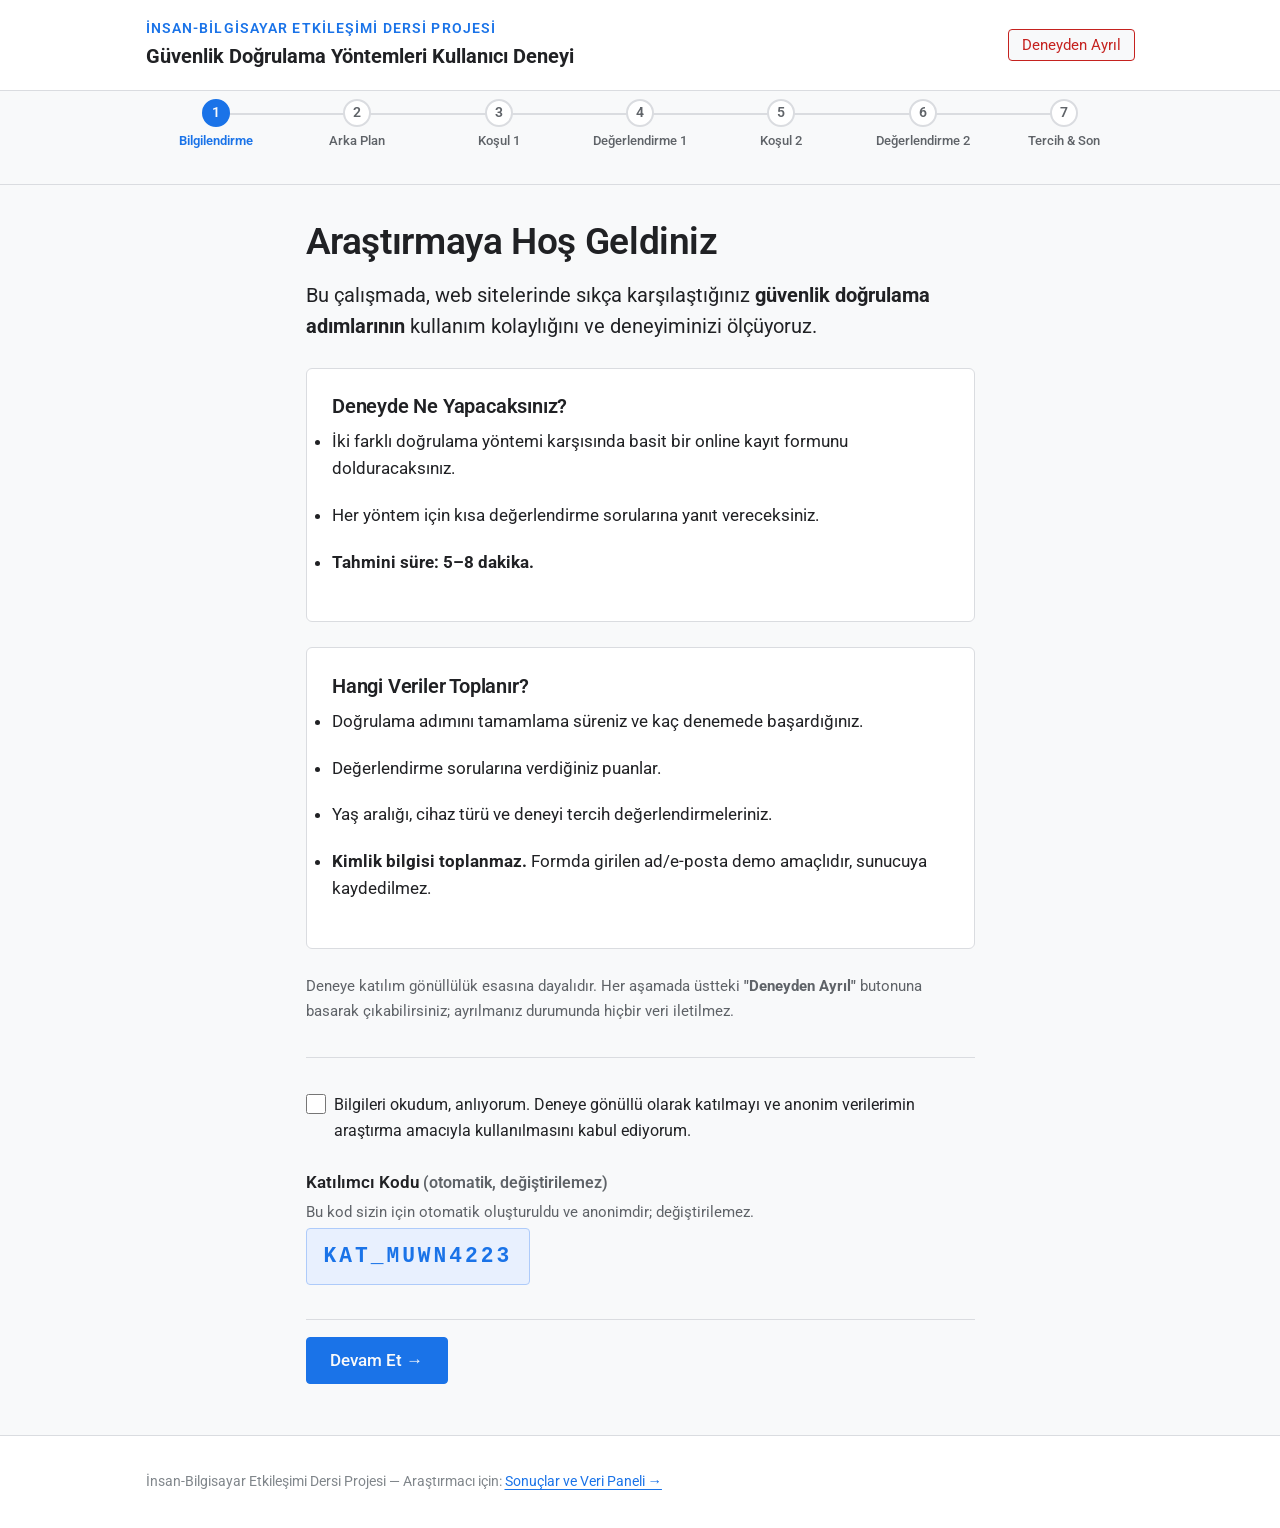
==== index.html @ 7ed2b729 "CAPTCHA HCI deney aracı: gerçek fotoğraflı görsel CAPTCHA, Google reCAPTCHA tarzı arayüz, otomatik k" ====
<!DOCTYPE html>
<html lang="tr">
<head>
  <meta charset="UTF-8">
  <meta name="viewport" content="width=device-width, initial-scale=1.0">
  <title>CAPTCHA Kullanıcı Deneyi — HCI Projesi</title>
  <meta name="description" content="İnsan-Bilgisayar Etkileşimi ders projesi kapsamında yürütülen CAPTCHA güvenlik ve kullanılabilirlik dengesi kontrollü kullanıcı deneyi.">
  <link rel="stylesheet" href="css/style.css">
</head>
<body>

  <!-- =========================================================================
       Header
       ========================================================================= -->
  <header class="site-header" role="banner">
    <div class="container header-inner">
      <div class="header-brand">
        <span class="header-course-tag">İnsan-Bilgisayar Etkileşimi Dersi Projesi</span>
        <span class="header-title">Güvenlik Doğrulama Yöntemleri Kullanıcı Deneyi</span>
      </div>
      <div class="header-actions">
        <button type="button" class="btn-withdraw btn-withdraw-trigger" id="btn-header-withdraw">Deneyden Ayrıl</button>
      </div>
    </div>
  </header>

  <!-- Progress Bar -->
  <nav class="progress-bar-wrapper" aria-label="Deney İlerleme Durumu">
    <div class="container">
      <ol class="progress-steps-list">
        <li class="progress-step-item active" data-step="1">
          <span class="step-indicator-bubble" aria-hidden="true">1</span>
          <span class="step-label-text">Bilgilendirme</span>
        </li>
        <li class="progress-step-item" data-step="2">
          <span class="step-indicator-bubble" aria-hidden="true">2</span>
          <span class="step-label-text">Arka Plan</span>
        </li>
        <li class="progress-step-item" data-step="3">
          <span class="step-indicator-bubble" aria-hidden="true">3</span>
          <span class="step-label-text">Koşul 1</span>
        </li>
        <li class="progress-step-item" data-step="4">
          <span class="step-indicator-bubble" aria-hidden="true">4</span>
          <span class="step-label-text">Değerlendirme 1</span>
        </li>
        <li class="progress-step-item" data-step="5">
          <span class="step-indicator-bubble" aria-hidden="true">5</span>
          <span class="step-label-text">Koşul 2</span>
        </li>
        <li class="progress-step-item" data-step="6">
          <span class="step-indicator-bubble" aria-hidden="true">6</span>
          <span class="step-label-text">Değerlendirme 2</span>
        </li>
        <li class="progress-step-item" data-step="7">
          <span class="step-indicator-bubble" aria-hidden="true">7</span>
          <span class="step-label-text">Tercih &amp; Son</span>
        </li>
      </ol>
    </div>
  </nav>

  <!-- =========================================================================
       Main
       ========================================================================= -->
  <main class="main-content" id="main-content" role="main">
    <div class="container reading-column">

      <!-- =====================================================================
           ADIM 1: BİLGİLENDİRME VE ONAM (Sadeleştirilmiş)
           ===================================================================== -->
      <section class="step-panel active" id="step-info" aria-labelledby="heading-step-info">
        <h1 id="heading-step-info">Araştırmaya Hoş Geldiniz</h1>
        <p class="lead">Bu çalışmada, web sitelerinde sıkça karşılaştığınız <strong>güvenlik doğrulama adımlarının</strong> kullanım kolaylığını ve deneyiminizi ölçüyoruz.</p>

        <div class="card-box">
          <h2 style="margin-top:0; border:none; padding:0; font-size:1.2rem;">Deneyde Ne Yapacaksınız?</h2>
          <ul style="margin-bottom:0;">
            <li>İki farklı doğrulama yöntemi karşısında basit bir online kayıt formunu dolduracaksınız.</li>
            <li>Her yöntem için kısa değerlendirme sorularına yanıt vereceksiniz.</li>
            <li><strong>Tahmini süre: 5–8 dakika.</strong></li>
          </ul>
        </div>

        <div class="card-box">
          <h2 style="margin-top:0; border:none; padding:0; font-size:1.2rem;">Hangi Veriler Toplanır?</h2>
          <ul style="margin-bottom:0;">
            <li>Doğrulama adımını tamamlama süreniz ve kaç denemede başardığınız.</li>
            <li>Değerlendirme sorularına verdiğiniz puanlar.</li>
            <li>Yaş aralığı, cihaz türü ve deneyi tercih değerlendirmeleriniz.</li>
            <li><strong>Kimlik bilgisi toplanmaz.</strong> Formda girilen ad/e-posta demo amaçlıdır, sunucuya kaydedilmez.</li>
          </ul>
        </div>

        <p class="text-muted" style="font-size:0.9rem;">Deneye katılım gönüllülük esasına dayalıdır. Her aşamada üstteki <strong>"Deneyden Ayrıl"</strong> butonuna basarak çıkabilirsiniz; ayrılmanız durumunda hiçbir veri iletilmez.</p>

        <hr style="border:none; border-top:1px solid var(--color-border); margin: var(--space-xl) 0;">

        <div class="form-group">
          <label class="checkbox-label" for="chk-consent">
            <input type="checkbox" id="chk-consent" class="checkbox-input">
            <span>Bilgileri okudum, anlıyorum. Deneye gönüllü olarak katılmayı ve anonim verilerimin araştırma amacıyla kullanılmasını kabul ediyorum.</span>
          </label>
        </div>

        <div class="form-group">
          <label class="form-label">Katılımcı Kodu <span class="text-muted">(otomatik, değiştirilemez)</span></label>
          <span class="form-hint">Bu kod sizin için otomatik oluşturuldu ve anonimdir; değiştirilemez.</span>
          <div id="participant-code-display" class="participant-code-display" aria-label="Katılımcı kodu (değiştirilemez)"></div>
        </div>

        <div class="button-row">
          <button type="button" class="btn btn-primary" id="btn-consent-next" disabled>Devam Et →</button>
        </div>
      </section>

      <!-- =====================================================================
           ADIM 2: ARKA PLAN BİLGİLERİ (Sadeleştirilmiş Demografi)
           ===================================================================== -->
      <section class="step-panel" id="step-demographics" aria-labelledby="heading-step-demographics">
        <h1 id="heading-step-demographics">Birkaç Kısa Soru</h1>
        <p class="lead">Katılımcı profilini tanımlamak için lütfen aşağıdakileri doldurunuz.</p>

        <div class="form-group">
          <label class="form-label" for="demo-age-select">Yaş Aralığınız</label>
          <select id="demo-age-select" class="form-select">
            <option value="18-24">18 – 24</option>
            <option value="25-34" selected>25 – 34</option>
            <option value="35-44">35 – 44</option>
            <option value="45-54">45 – 54</option>
            <option value="55+">55 ve üzeri</option>
          </select>
        </div>

        <div class="form-group">
          <label class="form-label" for="demo-device-select">Kullandığınız Cihaz</label>
          <select id="demo-device-select" class="form-select">
            <option value="Masaüstü/Dizüstü">Masaüstü veya Dizüstü (Fare / Dokunmatik Yüzey)</option>
            <option value="Akıllı Telefon">Akıllı Telefon (Dokunmatik Ekran)</option>
            <option value="Tablet">Tablet</option>
          </select>
        </div>

        <div class="form-group">
          <label class="form-label" for="demo-freq-select">Günlük internet kullanımında güvenlik kodu / CAPTCHA ile ne sıklıkta karşılaşırsınız?</label>
          <select id="demo-freq-select" class="form-select">
            <option value="Günde birden çok kez">Günde birden çok kez</option>
            <option value="Günde 1 kez" selected>Günde yaklaşık 1 kez</option>
            <option value="Haftada birkaç kez">Haftada birkaç kez</option>
            <option value="Nadiren">Nadiren / Ayda birkaç kez</option>
          </select>
        </div>

        <div class="button-row">
          <button type="button" class="btn btn-primary" id="btn-demographics-next">Deneye Başla →</button>
        </div>
      </section>

      <!-- =====================================================================
           ADIM 3: KOŞUL 1
           ===================================================================== -->
      <section class="step-panel" id="step-cond1" aria-labelledby="step-cond1-title">
        <div style="display:flex; justify-content:space-between; align-items:baseline; flex-wrap:wrap; margin-bottom:var(--space-sm);">
          <span class="header-course-tag" id="step-cond1-badge">Koşul 1 / 2</span>
          <span class="captcha-meta-badge" id="step-cond1-trial-badge">Deneme 1 / 3</span>
        </div>
        <h1 id="step-cond1-title">Koşul 1</h1>
        <p class="lead" id="step-cond1-desc">Lütfen aşağıdaki kayıt formundaki güvenlik doğrulamasını tamamlayınız.</p>

        <div class="demo-registration-box">
          <span class="demo-disclaimer-badge">ARAŞTIRMA DEMO FORMU — Girilen bilgiler kaydedilmez</span>

          <div class="demo-fields-grid" style="margin-top: var(--space-md);">
            <div class="form-group" style="margin-bottom:0;">
              <label class="form-label" for="demo-name-1">Ad Soyad</label>
              <input type="text" id="demo-name-1" class="form-input" value="Deniz Yılmaz" readonly style="background-color:var(--color-paper-surface);">
            </div>
            <div class="form-group" style="margin-bottom:0;">
              <label class="form-label" for="demo-email-1">E-posta</label>
              <input type="email" id="demo-email-1" class="form-input" value="deniz.yilmaz@ornek.com" readonly style="background-color:var(--color-paper-surface);">
            </div>
          </div>

          <div class="captcha-container">
            <div class="captcha-header">
              <span class="captcha-instruction" id="step-cond1-captcha-label">Güvenlik Doğrulaması</span>
              <span class="captcha-meta-badge" id="step-cond1-timer" style="color:var(--color-warning);">Kalan: 60 sn</span>
            </div>

            <!-- A) Metin Görünümü -->
            <div id="step-cond1-text-view" class="text-captcha-view" style="display:none;">
              <p class="text-muted" style="margin-bottom:var(--space-sm); text-align:center;">Resimdeki karakterleri aşağıdaki kutuya yazınız:</p>
              <div class="canvas-wrapper">
                <canvas id="step-cond1-canvas" width="260" height="84" role="img" aria-label="Bozulmuş güvenlik metni"></canvas>
                <button type="button" class="btn-refresh-captcha" id="step-cond1-text-refresh" title="Yenile">↻ Yenile</button>
              </div>
              <div class="text-captcha-input-row" style="margin-top:var(--space-sm);">
                <input type="text" id="step-cond1-text-input" class="form-input input-captcha-text" placeholder="KODU YAZIN" maxlength="8" autocomplete="off" autocorrect="off" autocapitalize="off" spellcheck="false">
                <button type="button" class="btn btn-primary" id="step-cond1-text-submit">Doğrula</button>
              </div>
              <div id="step-cond1-text-feedback" class="captcha-feedback-msg"></div>
            </div>

            <!-- B) Görsel Görünümü (Google reCAPTCHA tarzı) -->
            <div id="step-cond1-image-view" class="recaptcha-panel" style="display:none;">
              <div class="recaptcha-card">
                <div class="recaptcha-head">
                  <div class="recaptcha-head-left">
                    <span class="recaptcha-head-label">Şunları içeren tüm kareleri seçin</span>
                    <span class="recaptcha-head-target" id="step-cond1-image-instruction">bisiklet</span>
                    <span class="recaptcha-head-sub">Birden fazla kare olabilir.</span>
                  </div>
                  <div class="recaptcha-head-example">
                    <img src="images/tiles/tile_bike_01.jpg" alt="Örnek: bisiklet">
                  </div>
                </div>
                <div class="recaptcha-grid" id="step-cond1-image-grid"></div>
                <div class="recaptcha-foot">
                  <div class="recaptcha-foot-icons">
                    <button type="button" class="rc-icon-btn" id="step-cond1-image-reload" title="Seçimi sıfırla" aria-label="Seçimi sıfırla">
                      <svg viewBox="0 0 24 24" width="22" height="22" aria-hidden="true" focusable="false"><path d="M20 12 A8 8 0 1 1 12 4" fill="none" stroke="currentColor" stroke-width="2" stroke-linecap="round"/><path d="M20 4 V9 H15" fill="none" stroke="currentColor" stroke-width="2" stroke-linecap="round" stroke-linejoin="round"/></svg>
                    </button>
                    <button type="button" class="rc-icon-btn" id="step-cond1-image-audio" title="Sesli alternatif" aria-label="Sesli alternatif">
                      <svg viewBox="0 0 24 24" width="22" height="22" aria-hidden="true" focusable="false"><path d="M4.5 13.5 v-2 a7.5 7.5 0 0 1 15 0 v2" fill="none" stroke="currentColor" stroke-width="2" stroke-linecap="round"/><rect x="2.8" y="12.5" width="4.2" height="6.5" rx="2" fill="currentColor"/><rect x="17" y="12.5" width="4.2" height="6.5" rx="2" fill="currentColor"/></svg>
                    </button>
                    <button type="button" class="rc-icon-btn" id="step-cond1-image-info" title="Bilgi" aria-label="Bilgi">
                      <svg viewBox="0 0 24 24" width="22" height="22" aria-hidden="true" focusable="false"><circle cx="12" cy="12" r="9" fill="none" stroke="currentColor" stroke-width="2"/><line x1="12" y1="11" x2="12" y2="16.5" stroke="currentColor" stroke-width="2" stroke-linecap="round"/><circle cx="12" cy="7.5" r="1.3" fill="currentColor"/></svg>
                    </button>
                  </div>
                  <button type="button" class="rc-verify" id="step-cond1-image-submit">DOĞRULA</button>
                </div>
                <div id="step-cond1-image-feedback" class="captcha-feedback-msg"></div>
              </div>
            </div>
          </div>
        </div>
      </section>

      <!-- =====================================================================
           ADIM 4: ANKET 1
           ===================================================================== -->
      <section class="step-panel" id="step-survey1" aria-labelledby="heading-survey1">
        <span class="header-course-tag">Değerlendirme — Koşul 1</span>
        <h1 id="heading-survey1">Az Önce Deneyimlediğiniz Doğrulama Yöntemi</h1>
        <p class="lead">1 ile 7 arasında puanlayınız.</p>

        <div class="card-box">
          <div class="likert-group">
            <h3 class="likert-title">1. Ne kadar zorlayıcı / yorucu bulduğunuz?</h3>
            <input type="hidden" id="survey-cond1-difficulty" value="">
            <div class="likert-scale" data-target-input="survey-cond1-difficulty">
              <div class="likert-option"><button type="button" class="likert-btn" data-value="1">1</button></div>
              <div class="likert-option"><button type="button" class="likert-btn" data-value="2">2</button></div>
              <div class="likert-option"><button type="button" class="likert-btn" data-value="3">3</button></div>
              <div class="likert-option"><button type="button" class="likert-btn" data-value="4">4</button></div>
              <div class="likert-option"><button type="button" class="likert-btn" data-value="5">5</button></div>
              <div class="likert-option"><button type="button" class="likert-btn" data-value="6">6</button></div>
              <div class="likert-option"><button type="button" class="likert-btn" data-value="7">7</button></div>
            </div>
            <div class="likert-endpoints"><span>(1) Hiç zor değil</span><span>(7) Çok zor</span></div>
          </div>

          <div class="likert-group">
            <h3 class="likert-title">2. Sistemi botlara karşı ne kadar korunaklı hissettirdi? <span class="text-muted" style="font-size:0.85em; font-weight:400;">(Öznel algınız)</span></h3>
            <input type="hidden" id="survey-cond1-security" value="">
            <div class="likert-scale" data-target-input="survey-cond1-security">
              <div class="likert-option"><button type="button" class="likert-btn" data-value="1">1</button></div>
              <div class="likert-option"><button type="button" class="likert-btn" data-value="2">2</button></div>
              <div class="likert-option"><button type="button" class="likert-btn" data-value="3">3</button></div>
              <div class="likert-option"><button type="button" class="likert-btn" data-value="4">4</button></div>
              <div class="likert-option"><button type="button" class="likert-btn" data-value="5">5</button></div>
              <div class="likert-option"><button type="button" class="likert-btn" data-value="6">6</button></div>
              <div class="likert-option"><button type="button" class="likert-btn" data-value="7">7</button></div>
            </div>
            <div class="likert-endpoints"><span>(1) Hiç güvenli değil</span><span>(7) Çok güvenli</span></div>
          </div>

          <div class="likert-group" style="border-bottom:none; margin-bottom:0;">
            <h3 class="likert-title">3. Yönerge ne kadar açık ve anlaşılırdı?</h3>
            <input type="hidden" id="survey-cond1-clarity" value="">
            <div class="likert-scale" data-target-input="survey-cond1-clarity">
              <div class="likert-option"><button type="button" class="likert-btn" data-value="1">1</button></div>
              <div class="likert-option"><button type="button" class="likert-btn" data-value="2">2</button></div>
              <div class="likert-option"><button type="button" class="likert-btn" data-value="3">3</button></div>
              <div class="likert-option"><button type="button" class="likert-btn" data-value="4">4</button></div>
              <div class="likert-option"><button type="button" class="likert-btn" data-value="5">5</button></div>
              <div class="likert-option"><button type="button" class="likert-btn" data-value="6">6</button></div>
              <div class="likert-option"><button type="button" class="likert-btn" data-value="7">7</button></div>
            </div>
            <div class="likert-endpoints"><span>(1) Hiç anlaşılır değil</span><span>(7) Çok net</span></div>
          </div>
        </div>

        <div id="survey-cond1-error" class="captcha-feedback-msg error" style="display:none;"></div>
        <div class="button-row">
          <button type="button" class="btn btn-primary" id="btn-survey1-next">İkinci Yönteme Geç →</button>
        </div>
      </section>

      <!-- =====================================================================
           ADIM 5: KOŞUL 2
           ===================================================================== -->
      <section class="step-panel" id="step-cond2" aria-labelledby="step-cond2-title">
        <div style="display:flex; justify-content:space-between; align-items:baseline; flex-wrap:wrap; margin-bottom:var(--space-sm);">
          <span class="header-course-tag" id="step-cond2-badge">Koşul 2 / 2</span>
          <span class="captcha-meta-badge" id="step-cond2-trial-badge">Deneme 1 / 3</span>
        </div>
        <h1 id="step-cond2-title">Koşul 2</h1>
        <p class="lead" id="step-cond2-desc">Şimdi farklı bir doğrulama yöntemini deneyimleyeceksiniz.</p>

        <div class="demo-registration-box">
          <span class="demo-disclaimer-badge">ARAŞTIRMA DEMO FORMU — Girilen bilgiler kaydedilmez</span>

          <div class="demo-fields-grid" style="margin-top:var(--space-md);">
            <div class="form-group" style="margin-bottom:0;">
              <label class="form-label" for="demo-name-2">Ad Soyad</label>
              <input type="text" id="demo-name-2" class="form-input" value="Deniz Yılmaz" readonly style="background-color:var(--color-paper-surface);">
            </div>
            <div class="form-group" style="margin-bottom:0;">
              <label class="form-label" for="demo-email-2">E-posta</label>
              <input type="email" id="demo-email-2" class="form-input" value="deniz.yilmaz@ornek.com" readonly style="background-color:var(--color-paper-surface);">
            </div>
          </div>

          <div class="captcha-container">
            <div class="captcha-header">
              <span class="captcha-instruction" id="step-cond2-captcha-label">Güvenlik Doğrulaması</span>
              <span class="captcha-meta-badge" id="step-cond2-timer" style="color:var(--color-warning);">Kalan: 60 sn</span>
            </div>

            <div id="step-cond2-text-view" class="text-captcha-view" style="display:none;">
              <p class="text-muted" style="margin-bottom:var(--space-sm); text-align:center;">Resimdeki karakterleri aşağıdaki kutuya yazınız:</p>
              <div class="canvas-wrapper">
                <canvas id="step-cond2-canvas" width="260" height="84" role="img" aria-label="Bozulmuş güvenlik metni"></canvas>
                <button type="button" class="btn-refresh-captcha" id="step-cond2-text-refresh" title="Yenile">↻ Yenile</button>
              </div>
              <div class="text-captcha-input-row" style="margin-top:var(--space-sm);">
                <input type="text" id="step-cond2-text-input" class="form-input input-captcha-text" placeholder="KODU YAZIN" maxlength="8" autocomplete="off" autocorrect="off" autocapitalize="off" spellcheck="false">
                <button type="button" class="btn btn-primary" id="step-cond2-text-submit">Doğrula</button>
              </div>
              <div id="step-cond2-text-feedback" class="captcha-feedback-msg"></div>
            </div>

            <div id="step-cond2-image-view" class="recaptcha-panel" style="display:none;">
              <div class="recaptcha-card">
                <div class="recaptcha-head">
                  <div class="recaptcha-head-left">
                    <span class="recaptcha-head-label">Şunları içeren tüm kareleri seçin</span>
                    <span class="recaptcha-head-target" id="step-cond2-image-instruction">bisiklet</span>
                    <span class="recaptcha-head-sub">Birden fazla kare olabilir.</span>
                  </div>
                  <div class="recaptcha-head-example">
                    <img src="images/tiles/tile_bike_01.jpg" alt="Örnek: bisiklet">
                  </div>
                </div>
                <div class="recaptcha-grid" id="step-cond2-image-grid"></div>
                <div class="recaptcha-foot">
                  <div class="recaptcha-foot-icons">
                    <button type="button" class="rc-icon-btn" id="step-cond2-image-reload" title="Seçimi sıfırla" aria-label="Seçimi sıfırla">
                      <svg viewBox="0 0 24 24" width="22" height="22" aria-hidden="true" focusable="false"><path d="M20 12 A8 8 0 1 1 12 4" fill="none" stroke="currentColor" stroke-width="2" stroke-linecap="round"/><path d="M20 4 V9 H15" fill="none" stroke="currentColor" stroke-width="2" stroke-linecap="round" stroke-linejoin="round"/></svg>
                    </button>
                    <button type="button" class="rc-icon-btn" id="step-cond2-image-audio" title="Sesli alternatif" aria-label="Sesli alternatif">
                      <svg viewBox="0 0 24 24" width="22" height="22" aria-hidden="true" focusable="false"><path d="M4.5 13.5 v-2 a7.5 7.5 0 0 1 15 0 v2" fill="none" stroke="currentColor" stroke-width="2" stroke-linecap="round"/><rect x="2.8" y="12.5" width="4.2" height="6.5" rx="2" fill="currentColor"/><rect x="17" y="12.5" width="4.2" height="6.5" rx="2" fill="currentColor"/></svg>
                    </button>
                    <button type="button" class="rc-icon-btn" id="step-cond2-image-info" title="Bilgi" aria-label="Bilgi">
                      <svg viewBox="0 0 24 24" width="22" height="22" aria-hidden="true" focusable="false"><circle cx="12" cy="12" r="9" fill="none" stroke="currentColor" stroke-width="2"/><line x1="12" y1="11" x2="12" y2="16.5" stroke="currentColor" stroke-width="2" stroke-linecap="round"/><circle cx="12" cy="7.5" r="1.3" fill="currentColor"/></svg>
                    </button>
                  </div>
                  <button type="button" class="rc-verify" id="step-cond2-image-submit">DOĞRULA</button>
                </div>
                <div id="step-cond2-image-feedback" class="captcha-feedback-msg"></div>
              </div>
            </div>
          </div>
        </div>
      </section>

      <!-- =====================================================================
           ADIM 6: ANKET 2
           ===================================================================== -->
      <section class="step-panel" id="step-survey2" aria-labelledby="heading-survey2">
        <span class="header-course-tag">Değerlendirme — Koşul 2</span>
        <h1 id="heading-survey2">İkinci Doğrulama Yöntemi</h1>
        <p class="lead">1 ile 7 arasında puanlayınız.</p>

        <div class="card-box">
          <div class="likert-group">
            <h3 class="likert-title">1. Ne kadar zorlayıcı / yorucu bulduğunuz?</h3>
            <input type="hidden" id="survey-cond2-difficulty" value="">
            <div class="likert-scale" data-target-input="survey-cond2-difficulty">
              <div class="likert-option"><button type="button" class="likert-btn" data-value="1">1</button></div>
              <div class="likert-option"><button type="button" class="likert-btn" data-value="2">2</button></div>
              <div class="likert-option"><button type="button" class="likert-btn" data-value="3">3</button></div>
              <div class="likert-option"><button type="button" class="likert-btn" data-value="4">4</button></div>
              <div class="likert-option"><button type="button" class="likert-btn" data-value="5">5</button></div>
              <div class="likert-option"><button type="button" class="likert-btn" data-value="6">6</button></div>
              <div class="likert-option"><button type="button" class="likert-btn" data-value="7">7</button></div>
            </div>
            <div class="likert-endpoints"><span>(1) Hiç zor değil</span><span>(7) Çok zor</span></div>
          </div>

          <div class="likert-group">
            <h3 class="likert-title">2. Sistemi botlara karşı ne kadar korunaklı hissettirdi? <span class="text-muted" style="font-size:0.85em; font-weight:400;">(Öznel algınız)</span></h3>
            <input type="hidden" id="survey-cond2-security" value="">
            <div class="likert-scale" data-target-input="survey-cond2-security">
              <div class="likert-option"><button type="button" class="likert-btn" data-value="1">1</button></div>
              <div class="likert-option"><button type="button" class="likert-btn" data-value="2">2</button></div>
              <div class="likert-option"><button type="button" class="likert-btn" data-value="3">3</button></div>
              <div class="likert-option"><button type="button" class="likert-btn" data-value="4">4</button></div>
              <div class="likert-option"><button type="button" class="likert-btn" data-value="5">5</button></div>
              <div class="likert-option"><button type="button" class="likert-btn" data-value="6">6</button></div>
              <div class="likert-option"><button type="button" class="likert-btn" data-value="7">7</button></div>
            </div>
            <div class="likert-endpoints"><span>(1) Hiç güvenli değil</span><span>(7) Çok güvenli</span></div>
          </div>

          <div class="likert-group" style="border-bottom:none; margin-bottom:0;">
            <h3 class="likert-title">3. Yönerge ne kadar açık ve anlaşılırdı?</h3>
            <input type="hidden" id="survey-cond2-clarity" value="">
            <div class="likert-scale" data-target-input="survey-cond2-clarity">
              <div class="likert-option"><button type="button" class="likert-btn" data-value="1">1</button></div>
              <div class="likert-option"><button type="button" class="likert-btn" data-value="2">2</button></div>
              <div class="likert-option"><button type="button" class="likert-btn" data-value="3">3</button></div>
              <div class="likert-option"><button type="button" class="likert-btn" data-value="4">4</button></div>
              <div class="likert-option"><button type="button" class="likert-btn" data-value="5">5</button></div>
              <div class="likert-option"><button type="button" class="likert-btn" data-value="6">6</button></div>
              <div class="likert-option"><button type="button" class="likert-btn" data-value="7">7</button></div>
            </div>
            <div class="likert-endpoints"><span>(1) Hiç anlaşılır değil</span><span>(7) Çok net</span></div>
          </div>
        </div>

        <div id="survey-cond2-error" class="captcha-feedback-msg error" style="display:none;"></div>
        <div class="button-row">
          <button type="button" class="btn btn-primary" id="btn-survey2-next">Son Aşamaya Geç →</button>
        </div>
      </section>

      <!-- =====================================================================
           ADIM 7: TERCİH VE GÖNDERİM
           ===================================================================== -->
      <section class="step-panel" id="step-final" aria-labelledby="heading-final">
        <span class="header-course-tag">Son Aşama: Genel Değerlendirme</span>
        <h1 id="heading-final">İki Yöntemi Karşılaştırın</h1>
        <p class="lead">Her iki doğrulama yöntemini deneyimlediniz. Karşılaştırmalı değerlendirmenizi yapınız.</p>

        <div class="form-group">
          <label class="form-label">1. Kullanım açısından hangisi daha kolaydı?</label>
          <div class="preference-cards-grid">
            <label class="pref-radio-card"><input type="radio" name="pref_easier" value="Bozulmuş Metin" class="radio-input"><div class="pref-card-body">Bozulmuş Metin</div></label>
            <label class="pref-radio-card"><input type="radio" name="pref_easier" value="Görsel Seçimi" class="radio-input"><div class="pref-card-body">Görsel Seçimi (3×3)</div></label>
            <label class="pref-radio-card"><input type="radio" name="pref_easier" value="Fark Yok" class="radio-input"><div class="pref-card-body">Belirgin Fark Yok</div></label>
          </div>
        </div>

        <div class="form-group">
          <label class="form-label">2. Hangisi daha hızlı hissettirdi?</label>
          <div class="preference-cards-grid">
            <label class="pref-radio-card"><input type="radio" name="pref_faster" value="Bozulmuş Metin" class="radio-input"><div class="pref-card-body">Bozulmuş Metin</div></label>
            <label class="pref-radio-card"><input type="radio" name="pref_faster" value="Görsel Seçimi" class="radio-input"><div class="pref-card-body">Görsel Seçimi (3×3)</div></label>
            <label class="pref-radio-card"><input type="radio" name="pref_faster" value="Fark Yok" class="radio-input"><div class="pref-card-body">Belirgin Fark Yok</div></label>
          </div>
        </div>

        <div class="form-group">
          <label class="form-label">3. Sistemi daha güvenli hissettirdi? <span class="text-muted" style="font-weight:400;">(Öznel algınız)</span></label>
          <div class="preference-cards-grid">
            <label class="pref-radio-card"><input type="radio" name="pref_safer" value="Bozulmuş Metin" class="radio-input"><div class="pref-card-body">Bozulmuş Metin</div></label>
            <label class="pref-radio-card"><input type="radio" name="pref_safer" value="Görsel Seçimi" class="radio-input"><div class="pref-card-body">Görsel Seçimi (3×3)</div></label>
            <label class="pref-radio-card"><input type="radio" name="pref_safer" value="Fark Yok" class="radio-input"><div class="pref-card-body">Belirgin Fark Yok</div></label>
          </div>
        </div>

        <div class="form-group">
          <label class="form-label" for="pref-reason-text">4. Kısaca açıklayın: Bu değerlendirmenizi yaparken ne düşündünüz?</label>
          <textarea id="pref-reason-text" class="form-textarea" placeholder="Örn: Görseli tercih ettim çünkü klavye açmak gerekmedi..."></textarea>
        </div>

        <div id="final-submit-error" class="captcha-feedback-msg error" style="display:none;"></div>

        <div class="card-box-accent">
          <p style="margin-bottom:0;"><strong>Katılımcı Kodunuz:</strong> <code id="final-participant-code-display" style="font-weight:700; color:var(--color-teal);"></code><br>
          <span class="text-small">Gönder butonuna bastığınızda tüm görev verileriniz anonim olarak iletilecektir.</span></p>
        </div>

        <div class="button-row">
          <button type="button" class="btn btn-primary" id="btn-final-submit">Verileri Gönder ve Tamamla →</button>
        </div>
      </section>

      <!-- =====================================================================
           TAMAMLAMA EKRANI
           ===================================================================== -->
      <section class="step-panel" id="step-completed" aria-labelledby="heading-completed">
        <h1 id="heading-completed">Teşekkür Ederiz!</h1>
        <p class="lead">Katılımınız başarıyla tamamlandı ve verileriniz kaydedildi.</p>

        <div class="card-box" style="text-align:center;">
          <p style="margin-bottom:var(--space-xs);">Tamamlama Kodunuz:</p>
          <div class="completion-badge" id="completion-code-badge">HCI-KAT-9999</div>
          <p class="text-small" style="color:var(--color-warning); font-weight:600;">Bu ekranı görmeden sekmeyi kapatmayınız.</p>
        </div>

        <div id="netlify-success-notice" class="captcha-feedback-msg success" style="display:none;">
          Verileriniz başarıyla iletildi.
        </div>
        <div id="netlify-offline-notice" class="captcha-feedback-msg error" style="display:none;">
          Ağ bağlantısı kurulamadı. Aşağıdaki veriyi kopyalayarak araştırmacıya iletebilirsiniz.
        </div>

        <div class="fallback-box" id="fallback-json-box" style="display:none;">
          <h3>Yedekleme Verisi</h3>
          <textarea id="fallback-json-textarea" class="json-textarea-readonly" readonly></textarea>
          <div style="margin-top:var(--space-sm); display:flex; align-items:center; gap:var(--space-md); flex-wrap:wrap;">
            <button type="button" class="btn btn-secondary btn-sm" id="btn-copy-json">Kopyala</button>
            <span id="copy-json-status" class="text-small" style="color:var(--color-success); font-weight:600; display:none;"></span>
          </div>
        </div>
      </section>

      <!-- =====================================================================
           AYRILMA EKRANI
           ===================================================================== -->
      <section class="step-panel" id="step-withdrawn" aria-labelledby="heading-withdrawn">
        <h1 id="heading-withdrawn">Deney Sonlandırıldı</h1>
        <p class="lead">Deneyden ayrılma talebiniz alındı. Verileriniz iletilmedi.</p>
        <div class="button-row">
          <a href="index.html" class="btn btn-secondary">Yeniden Başla</a>
        </div>
      </section>

    </div>
  </main>

  <!-- Ayrılma Modalı -->
  <div class="modal-overlay" id="withdrawal-modal" role="dialog" aria-modal="true" aria-labelledby="modal-title">
    <div class="modal-window">
      <h2 id="modal-title" style="margin-top:0;">Deneyden Ayrılmak İstiyor musunuz?</h2>
      <p>Ayrılırsanız şu ana kadar toplanan tüm veriler silinecektir.</p>
      <div style="display:flex; justify-content:flex-end; gap:var(--space-sm); margin-top:var(--space-lg);">
        <button type="button" class="btn btn-secondary btn-sm" id="btn-modal-withdraw-cancel">Deneye Devam Et</button>
        <button type="button" class="btn btn-withdraw btn-sm" id="btn-modal-withdraw-confirm">Ayrıl ve Verileri Sil</button>
      </div>
    </div>
  </div>

  <!-- Netlify Form (gizli) -->
  <form name="captcha-deney" method="POST" data-netlify="true" netlify-honeypot="bot-field" hidden>
    <input type="hidden" name="form-name" value="captcha-deney">
    <input type="text" name="bot-field">
    <input type="hidden" name="participant_code">
    <input type="hidden" name="order">
    <input type="hidden" name="timestamp">
    <input type="hidden" name="config_version">
    <textarea name="config_snapshot"></textarea>
    <textarea name="trial_log"></textarea>
    <textarea name="survey_cond1"></textarea>
    <textarea name="survey_cond2"></textarea>
    <input type="hidden" name="pref_easier">
    <input type="hidden" name="pref_faster">
    <input type="hidden" name="pref_safer">
    <textarea name="pref_reason"></textarea>
    <input type="hidden" name="age_group">
    <input type="hidden" name="device_type">
    <input type="hidden" name="captcha_frequency">
  </form>

  <!-- Footer minimal -->
  <footer class="site-footer" role="contentinfo">
    <div class="container footer-inner">
      <p style="margin-bottom:0; font-size:0.85rem; color:var(--color-ink-faint);">İnsan-Bilgisayar Etkileşimi Dersi Projesi — Araştırmacı için: <a href="sonuclar.html">Sonuçlar ve Veri Paneli →</a></p>
    </div>
  </footer>

  <script src="js/config.js"></script>
  <script src="js/stimuli.js"></script>
  <script src="js/captcha-text.js"></script>
  <script src="js/captcha-image.js"></script>
  <script src="js/experiment.js"></script>
</body>
</html>
---- css/style.css ----
/* ==========================================================================
   HCI CAPTCHA DENEY ARACI - DESIGN SYSTEM & STYLESHEET
   Kısıtlar:
   - Kesinlikle gradyan yok (NO linear-gradient, NO radial-gradient)
   - Saf beyaz (#FFFFFF) ve saf siyah (#000000) yok
   - Kâğıt zemin: #FAF9F6, Mürekkep: #1F1E1B, Tek Vurgu: Derin Teal #0E6B5B
   - Tipografi: Başlık Serif, Gövde Sans-Serif 17-18px, Satır yüksekliği 1.6
   - Okuma sütunu: 65-75ch
   - Net focus halkaları, AA kontrast, dokunma hedefleri >= 44px
   ========================================================================== */

@import url('https://fonts.googleapis.com/css2?family=Roboto:wght@400;500;700&display=swap');

:root {
  /* Google tarzı temiz, nötr palet (yormayan) */
  --color-paper: #F8F9FA;        /* sayfa zemini */
  --color-paper-alt: #FFFFFF;    /* kart / yüzey */
  --color-paper-surface: #F1F3F4;
  --color-ink: #202124;
  --color-ink-muted: #5F6368;
  --color-ink-faint: #80868B;
  --color-border: #DADCE0;
  --color-border-strong: #BDC1C6;

  /* Vurgu rengi: Google mavisi */
  --color-teal: #1A73E8;
  --color-teal-hover: #1765CC;
  --color-teal-tint: #E8F0FE;
  --color-teal-border: #AECBFA;

  /* Durum renkleri */
  --color-success: #1E8E3E;
  --color-success-bg: #E6F4EA;
  --color-warning: #B06000;
  --color-warning-bg: #FEF7E0;
  --color-danger: #C5221F;
  --color-danger-bg: #FCE8E6;

  /* Tipografi */
  --font-serif: 'Roboto', -apple-system, BlinkMacSystemFont, 'Segoe UI', Arial, sans-serif;
  --font-sans: 'Roboto', -apple-system, BlinkMacSystemFont, 'Segoe UI', Arial, sans-serif;
  --font-mono: 'SFMono-Regular', Consolas, 'Liberation Mono', Menlo, monospace;

  --font-size-base: 17px;
  --line-height-base: 1.6;
  --max-content-width: 72ch;
  --container-max-width: 1040px;

  /* Boşluklar */
  --space-xs: 0.25rem;
  --space-sm: 0.5rem;
  --space-md: 1rem;
  --space-lg: 1.5rem;
  --space-xl: 2rem;
  --space-2xl: 3rem;

  /* Kenarlık ve Yarıçap */
  --radius-sm: 4px;
  --radius-md: 6px;
  --radius-lg: 8px;
}

/* --------------------------------------------------------------------------
   Reset & Temel Kurallar
   -------------------------------------------------------------------------- */
*, *::before, *::after {
  box-sizing: border-box;
  margin: 0;
  padding: 0;
}

html {
  font-size: var(--font-size-base);
  background-color: var(--color-paper);
  color: var(--color-ink);
  font-family: var(--font-sans);
  line-height: var(--line-height-base);
  text-rendering: optimizeLegibility;
  -webkit-font-smoothing: antialiased;
}

body {
  min-height: 100vh;
  display: flex;
  flex-direction: column;
  background-color: var(--color-paper);
  color: var(--color-ink);
  overflow-x: hidden;
}

/* Erişilebilir Focus Halkaları */
:focus-visible {
  outline: 3px solid var(--color-teal);
  outline-offset: 3px;
}

/* Tipografi */
h1, h2, h3, h4, h5, h6 {
  font-family: var(--font-serif);
  font-weight: 600;
  color: var(--color-ink);
  line-height: 1.25;
  letter-spacing: -0.01em;
}

h1 {
  font-size: 2.15rem;
  margin-bottom: var(--space-md);
}

h2 {
  font-size: 1.65rem;
  margin-top: var(--space-xl);
  margin-bottom: var(--space-sm);
  border-bottom: 1px solid var(--color-border);
  padding-bottom: var(--space-xs);
}

h3 {
  font-size: 1.3rem;
  margin-top: var(--space-lg);
  margin-bottom: var(--space-xs);
}

p, li, blockquote {
  font-family: var(--font-sans);
  color: var(--color-ink);
  margin-bottom: 1.15rem;
}

p.lead {
  font-size: 1.15rem;
  color: var(--color-ink);
  line-height: 1.55;
  margin-bottom: var(--space-lg);
}

.text-muted {
  color: var(--color-ink-muted);
  font-size: 0.95rem;
}

.text-small {
  font-size: 0.88rem;
  color: var(--color-ink-muted);
}

/* Bağlantılar */
a {
  color: var(--color-teal);
  text-decoration: underline;
  text-underline-offset: 3px;
  text-decoration-thickness: 1px;
  transition: color 0.15s ease;
}

a:hover {
  color: var(--color-teal-hover);
  text-decoration-thickness: 2px;
}

/* Düzen Elemanları */
.container {
  width: 100%;
  max-width: var(--container-max-width);
  margin-left: auto;
  margin-right: auto;
  padding-left: var(--space-lg);
  padding-right: var(--space-lg);
}

.reading-column {
  max-width: var(--max-content-width);
  margin-left: auto;
  margin-right: auto;
}

/* --------------------------------------------------------------------------
   Header / Kurumsal Üst Çubuk
   -------------------------------------------------------------------------- */
.site-header {
  border-bottom: 1px solid var(--color-border);
  background-color: var(--color-paper-alt);
  padding-top: var(--space-md);
  padding-bottom: var(--space-md);
}

.header-inner {
  display: flex;
  align-items: center;
  justify-content: space-between;
  flex-wrap: wrap;
  gap: var(--space-md);
}

.header-brand {
  display: flex;
  flex-direction: column;
}

.header-course-tag {
  font-size: 0.82rem;
  font-weight: 600;
  text-transform: uppercase;
  letter-spacing: 0.08em;
  color: var(--color-teal);
  margin-bottom: 2px;
}

.header-title {
  font-family: var(--font-serif);
  font-size: 1.15rem;
  font-weight: 700;
  color: var(--color-ink);
  text-decoration: none;
}

.header-actions {
  display: flex;
  align-items: center;
  gap: var(--space-md);
}

.header-link {
  font-size: 0.92rem;
  color: var(--color-ink-muted);
  text-decoration: none;
  padding: 0.35rem 0.65rem;
  border: 1px solid var(--color-border);
  border-radius: var(--radius-sm);
  background-color: var(--color-paper);
}

.header-link:hover {
  color: var(--color-ink);
  border-color: var(--color-ink-muted);
}

.btn-withdraw {
  font-size: 0.88rem;
  color: var(--color-danger);
  border: 1px solid var(--color-danger);
  background-color: var(--color-paper);
  padding: 0.35rem 0.75rem;
  border-radius: var(--radius-sm);
  cursor: pointer;
  font-family: var(--font-sans);
  text-decoration: none;
}

.btn-withdraw:hover {
  background-color: var(--color-danger-bg);
}

/* --------------------------------------------------------------------------
   Aşama İlerleme Çubuğu (Experiment Progress)
   -------------------------------------------------------------------------- */
.progress-bar-wrapper {
  background-color: var(--color-paper);
  border-bottom: 1px solid var(--color-border);
  padding: var(--space-sm) 0;
}

.progress-steps-list {
  display: flex;
  align-items: center;
  justify-content: space-between;
  list-style: none;
  position: relative;
  overflow-x: auto;
  padding-bottom: 4px;
}

.progress-step-item {
  display: flex;
  flex-direction: column;
  align-items: center;
  text-align: center;
  flex: 1;
  min-width: 80px;
  position: relative;
}

.progress-step-item::after {
  content: '';
  position: absolute;
  top: 14px;
  left: 50%;
  width: 100%;
  height: 2px;
  background-color: var(--color-border);
  z-index: 1;
}

.progress-step-item:last-child::after {
  display: none;
}

.step-indicator-bubble {
  width: 28px;
  height: 28px;
  border-radius: 50%;
  background-color: var(--color-paper-alt);
  border: 2px solid var(--color-border);
  color: var(--color-ink-muted);
  display: flex;
  align-items: center;
  justify-content: center;
  font-size: 0.8rem;
  font-weight: 600;
  z-index: 2;
  margin-bottom: 4px;
}

.progress-step-item.active .step-indicator-bubble {
  background-color: var(--color-teal);
  border-color: var(--color-teal);
  color: var(--color-paper);
}

.progress-step-item.completed .step-indicator-bubble {
  background-color: var(--color-teal-tint);
  border-color: var(--color-teal);
  color: var(--color-teal);
}

.progress-step-item.completed::after {
  background-color: var(--color-teal);
}

.step-label-text {
  font-size: 0.76rem;
  color: var(--color-ink-muted);
  font-weight: 500;
}

.progress-step-item.active .step-label-text {
  color: var(--color-teal);
  font-weight: 600;
}

/* --------------------------------------------------------------------------
   Ana İçerik Bölgesi
   -------------------------------------------------------------------------- */
.main-content {
  flex: 1;
  padding-top: var(--space-xl);
  padding-bottom: var(--space-2xl);
}

.step-panel {
  display: none;
}

.step-panel.active {
  display: block;
}

/* Kart / Bilgi Kutusu Bileşenleri */
.card-box {
  background-color: var(--color-paper-alt);
  border: 1px solid var(--color-border);
  border-radius: var(--radius-md);
  padding: var(--space-lg);
  margin-top: var(--space-lg);
  margin-bottom: var(--space-lg);
}

.card-box-accent {
  background-color: var(--color-teal-tint);
  border: 1px solid var(--color-teal-border);
  border-radius: var(--radius-md);
  padding: var(--space-lg);
  margin-top: var(--space-lg);
  margin-bottom: var(--space-lg);
}

/* Üç Temel Kavram Ayrımı Kutuları */
.concept-grid {
  display: grid;
  grid-template-columns: repeat(auto-fit, minmax(280px, 1fr));
  gap: var(--space-md);
  margin-top: var(--space-md);
  margin-bottom: var(--space-lg);
}

.concept-card {
  background-color: var(--color-paper);
  border: 1px solid var(--color-border);
  border-top: 3px solid var(--color-teal);
  border-radius: var(--radius-sm);
  padding: var(--space-md);
}

.concept-card.warning-border {
  border-top-color: var(--color-warning);
}

.concept-card-title {
  font-family: var(--font-serif);
  font-size: 1.15rem;
  margin-bottom: var(--space-xs);
  color: var(--color-ink);
}

.concept-card-text {
  font-size: 0.92rem;
  color: var(--color-ink-muted);
  line-height: 1.5;
  margin-bottom: 0;
}

/* Butonlar */
.btn {
  display: inline-flex;
  align-items: center;
  justify-content: center;
  font-family: var(--font-sans);
  font-size: 1rem;
  font-weight: 500;
  padding: 0.75rem 1.4rem;
  border-radius: var(--radius-sm);
  border: 1px solid transparent;
  cursor: pointer;
  text-decoration: none;
  min-height: 44px;
  line-height: 1.2;
  transition: background-color 0.15s ease, border-color 0.15s ease, color 0.15s ease;
}

.btn-primary {
  background-color: var(--color-teal);
  color: var(--color-paper);
  border-color: var(--color-teal);
}

.btn-primary:hover {
  background-color: var(--color-teal-hover);
  border-color: var(--color-teal-hover);
  color: var(--color-paper);
}

.btn-secondary {
  background-color: var(--color-paper);
  color: var(--color-ink);
  border-color: var(--color-border-strong);
}

.btn-secondary:hover {
  background-color: var(--color-paper-alt);
  border-color: var(--color-ink);
}

.btn-sm {
  font-size: 0.88rem;
  padding: 0.45rem 0.85rem;
  min-height: 36px;
}

.btn-block {
  width: 100%;
}

.button-row {
  display: flex;
  align-items: center;
  justify-content: space-between;
  flex-wrap: wrap;
  gap: var(--space-md);
  margin-top: var(--space-xl);
  padding-top: var(--space-md);
  border-top: 1px solid var(--color-border);
}

/* Form Elemanları */
.form-group {
  margin-bottom: var(--space-lg);
}

.form-label {
  display: block;
  font-weight: 600;
  font-size: 0.98rem;
  color: var(--color-ink);
  margin-bottom: var(--space-xs);
}

.form-hint {
  display: block;
  font-size: 0.86rem;
  color: var(--color-ink-muted);
  margin-bottom: var(--space-xs);
}

.form-input, .form-select, .form-textarea {
  width: 100%;
  padding: 0.7rem 0.85rem;
  font-family: var(--font-sans);
  font-size: 1rem;
  color: var(--color-ink);
  background-color: var(--color-paper);
  border: 1px solid var(--color-border-strong);
  border-radius: var(--radius-sm);
  min-height: 44px;
}

.form-textarea {
  resize: vertical;
  min-height: 100px;
}

.form-input:focus, .form-select:focus, .form-textarea:focus {
  border-color: var(--color-teal);
}

/* Otomatik katılımcı kodu (değiştirilemez, salt okunur) */
.participant-code-display {
  display: inline-block;
  font-family: var(--font-mono);
  font-size: 1.25rem;
  font-weight: 700;
  letter-spacing: 0.14em;
  color: var(--color-teal);
  background-color: var(--color-teal-tint);
  border: 1px solid var(--color-teal-border);
  border-radius: var(--radius-sm);
  padding: 0.6rem 1rem;
  user-select: all;
  cursor: default;
}

/* Checkbox & Radio */
.checkbox-label, .radio-label {
  display: flex;
  align-items: flex-start;
  gap: var(--space-sm);
  cursor: pointer;
  font-size: 0.96rem;
  margin-bottom: var(--space-sm);
}

.checkbox-input, .radio-input {
  width: 20px;
  height: 20px;
  accent-color: var(--color-teal);
  margin-top: 2px;
  flex-shrink: 0;
}

/* --------------------------------------------------------------------------
   Doğal Kayıt Formu Demosu (Realistic Context)
   -------------------------------------------------------------------------- */
.demo-registration-box {
  background-color: var(--color-paper-alt);
  border: 1px solid var(--color-border);
  border-radius: var(--radius-md);
  padding: var(--space-xl);
  margin-top: var(--space-lg);
  margin-bottom: var(--space-xl);
}

.demo-disclaimer-badge {
  display: inline-block;
  background-color: var(--color-teal-tint);
  border: 1px solid var(--color-teal-border);
  color: var(--color-teal);
  font-size: 0.8rem;
  font-weight: 600;
  text-transform: uppercase;
  letter-spacing: 0.05em;
  padding: 0.25rem 0.6rem;
  border-radius: var(--radius-sm);
  margin-bottom: var(--space-md);
}

.demo-fields-grid {
  display: grid;
  grid-template-columns: repeat(auto-fit, minmax(240px, 1fr));
  gap: var(--space-md);
  margin-bottom: var(--space-lg);
}

/* --------------------------------------------------------------------------
   CAPTCHA Konteynerleri ve Uyaran Arayüzü
   -------------------------------------------------------------------------- */
.captcha-container {
  background-color: var(--color-paper);
  border: 2px solid var(--color-border);
  border-radius: var(--radius-md);
  padding: var(--space-lg);
  margin-top: var(--space-lg);
  margin-bottom: var(--space-lg);
}

.captcha-header {
  display: flex;
  align-items: center;
  justify-content: space-between;
  flex-wrap: wrap;
  gap: var(--space-sm);
  margin-bottom: var(--space-md);
  padding-bottom: var(--space-xs);
  border-bottom: 1px solid var(--color-border);
}

.captcha-instruction {
  font-weight: 600;
  font-size: 1.05rem;
  color: var(--color-ink);
}

.captcha-meta-badge {
  font-size: 0.82rem;
  font-weight: 600;
  color: var(--color-ink-muted);
  background-color: var(--color-paper-alt);
  border: 1px solid var(--color-border);
  padding: 0.2rem 0.5rem;
  border-radius: var(--radius-sm);
}

.captcha-feedback-msg {
  padding: var(--space-sm) var(--space-md);
  border-radius: var(--radius-sm);
  font-size: 0.92rem;
  font-weight: 500;
  margin-top: var(--space-sm);
  margin-bottom: var(--space-sm);
  display: none;
}

.captcha-feedback-msg.error {
  display: block;
  background-color: var(--color-danger-bg);
  border: 1px solid var(--color-danger);
  color: var(--color-danger);
}

.captcha-feedback-msg.success {
  display: block;
  background-color: var(--color-success-bg);
  border: 1px solid var(--color-success);
  color: var(--color-success);
}

/* A) Bozulmuş Metin CAPTCHA Bileşenleri */
.text-captcha-view {
  display: flex;
  flex-direction: column;
  align-items: center;
  gap: var(--space-md);
}

.canvas-wrapper {
  display: flex;
  align-items: center;
  gap: var(--space-sm);
  flex-wrap: wrap;
  justify-content: center;
}

#captcha-canvas {
  background-color: #EDE8DE;
  border: 1px solid var(--color-border-strong);
  border-radius: var(--radius-sm);
  display: block;
  max-width: 100%;
  height: auto;
}

.btn-refresh-captcha {
  background-color: var(--color-paper-alt);
  border: 1px solid var(--color-border-strong);
  color: var(--color-ink);
  padding: 0.5rem 0.8rem;
  border-radius: var(--radius-sm);
  font-size: 0.86rem;
  cursor: pointer;
  display: inline-flex;
  align-items: center;
  gap: 4px;
}

.btn-refresh-captcha:hover {
  background-color: var(--color-paper-surface);
}

.text-captcha-input-row {
  display: flex;
  gap: var(--space-sm);
  width: 100%;
  max-width: 360px;
}

.input-captcha-text {
  text-transform: uppercase;
  font-family: var(--font-mono);
  font-size: 1.25rem;
  letter-spacing: 0.25em;
  text-align: center;
  font-weight: 700;
}

/* B) Görsel Seçimi CAPTCHA — Google reCAPTCHA tarzı challenge */
.image-captcha-view {
  display: flex;
  flex-direction: column;
  align-items: center;
}

.recaptcha-panel {
  width: 100%;
  display: flex;
  justify-content: center;
}

.recaptcha-card {
  width: 100%;
  max-width: 440px;
  background: #FFFFFF;
  border: 1px solid var(--color-border);
  border-radius: 8px;
  box-shadow: 0 2px 10px rgba(0, 0, 0, 0.14);
  overflow: hidden;
  margin: 0 auto;
}

.recaptcha-head {
  display: flex;
  align-items: center;
  justify-content: space-between;
  gap: 12px;
  background: #1A73E8;
  color: #FFFFFF;
  padding: 16px 18px;
}

.recaptcha-head-left {
  display: flex;
  flex-direction: column;
  justify-content: center;
  min-width: 0;
}

.recaptcha-head-label {
  font-size: 0.95rem;
  color: #E8F0FE;
  line-height: 1.3;
}

.recaptcha-head-target {
  font-size: 1.85rem;
  font-weight: 700;
  line-height: 1.1;
  margin: 2px 0 4px;
  color: #FFFFFF;
  word-break: break-word;
}

.recaptcha-head-sub {
  font-size: 0.82rem;
  color: #E8F0FE;
}

.recaptcha-head-example {
  flex-shrink: 0;
  width: 84px;
  height: 84px;
  border: 2px solid #FFFFFF;
  border-radius: 4px;
  overflow: hidden;
  background: #FFFFFF;
  align-self: center;
}

.recaptcha-head-example img {
  width: 100%;
  height: 100%;
  object-fit: cover;
  display: block;
}

.recaptcha-grid {
  display: grid;
  grid-template-columns: repeat(3, 1fr);
  gap: 2px;
  background: #FFFFFF;
}

.recaptcha-grid .tile-btn {
  aspect-ratio: 1 / 1;
  width: 100%;
  border: none;
  border-radius: 0;
  padding: 0;
  background-color: var(--color-paper-surface);
  cursor: pointer;
  position: relative;
  overflow: hidden;
  display: block;
}

.recaptcha-grid .tile-btn img,
.recaptcha-grid .tile-btn svg {
  width: 100%;
  height: 100%;
  object-fit: cover;
  display: block;
}

.recaptcha-grid .tile-btn:focus-visible {
  outline: 3px solid #1A73E8;
  outline-offset: -3px;
}

.recaptcha-grid .tile-btn.selected img {
  opacity: 0.55;
}

.recaptcha-grid .tile-btn.selected::after {
  content: "✓";
  position: absolute;
  top: 8px;
  left: 8px;
  width: 26px;
  height: 26px;
  background-color: #1A73E8;
  color: #FFFFFF;
  border-radius: 50%;
  display: flex;
  align-items: center;
  justify-content: center;
  font-size: 15px;
  font-weight: 700;
  box-shadow: 0 1px 3px rgba(0, 0, 0, 0.3);
  z-index: 2;
}

.recaptcha-foot {
  display: flex;
  align-items: center;
  justify-content: space-between;
  gap: 12px;
  padding: 10px 12px;
  background: #FFFFFF;
  border-top: 1px solid #E8EAED;
}

.recaptcha-foot-icons {
  display: flex;
  align-items: center;
  gap: 4px;
}

.rc-icon-btn {
  display: inline-flex;
  align-items: center;
  justify-content: center;
  width: 44px;
  height: 44px;
  border: none;
  border-radius: 50%;
  background: transparent;
  color: #5F6368;
  cursor: pointer;
  padding: 0;
}

.rc-icon-btn:hover {
  background: #F1F3F4;
  color: #1A73E8;
}

.rc-verify {
  min-height: 44px;
  padding: 0 22px;
  border: none;
  border-radius: 4px;
  background: #1A73E8;
  color: #FFFFFF;
  font-family: var(--font-sans);
  font-size: 0.95rem;
  font-weight: 700;
  letter-spacing: 0.04em;
  cursor: pointer;
}

.rc-verify:hover {
  background: #1765CC;
}

.rc-verify:disabled {
  background: #BDC1C6;
  cursor: default;
}

.captcha-feedback-msg.info {
  display: block;
  background-color: #E8F0FE;
  border: 1px solid #AECBFA;
  color: #1765CC;
}

/* --------------------------------------------------------------------------
   Likert Ölçeği ve Anket Bileşenleri (1-7 Likert)
   -------------------------------------------------------------------------- */
.likert-group {
  margin-bottom: var(--space-xl);
  padding-bottom: var(--space-md);
  border-bottom: 1px solid var(--color-border);
}

.likert-title {
  font-size: 1.05rem;
  font-weight: 600;
  color: var(--color-ink);
  margin-bottom: 4px;
}

.likert-explainer {
  font-size: 0.88rem;
  color: var(--color-ink-muted);
  margin-bottom: var(--space-md);
}

.likert-scale {
  display: flex;
  justify-content: space-between;
  align-items: center;
  gap: var(--space-xs);
  margin-top: var(--space-sm);
  margin-bottom: var(--space-xs);
  flex-wrap: nowrap;
}

.likert-option {
  flex: 1;
  text-align: center;
}

.likert-btn {
  width: 100%;
  min-height: 44px;
  background-color: var(--color-paper);
  border: 1px solid var(--color-border-strong);
  border-radius: var(--radius-sm);
  color: var(--color-ink);
  font-family: var(--font-sans);
  font-size: 1.05rem;
  font-weight: 600;
  cursor: pointer;
  transition: all 0.15s ease;
}

.likert-btn:hover {
  background-color: var(--color-paper-surface);
  border-color: var(--color-teal);
}

.likert-btn.selected {
  background-color: var(--color-teal);
  color: var(--color-paper);
  border-color: var(--color-teal);
}

.likert-endpoints {
  display: flex;
  justify-content: space-between;
  font-size: 0.8rem;
  color: var(--color-ink-muted);
  margin-top: 4px;
}

/* Tercih Seçim Butonları */
.preference-cards-grid {
  display: grid;
  grid-template-columns: repeat(auto-fit, minmax(200px, 1fr));
  gap: var(--space-md);
  margin-top: var(--space-sm);
  margin-bottom: var(--space-lg);
}

.pref-radio-card {
  border: 1px solid var(--color-border-strong);
  border-radius: var(--radius-sm);
  background-color: var(--color-paper);
  padding: var(--space-md);
  cursor: pointer;
  transition: border-color 0.15s ease;
  display: flex;
  flex-direction: column;
  gap: var(--space-xs);
}

.pref-radio-card:hover {
  border-color: var(--color-teal);
}

.pref-radio-card input[type="radio"]:checked + .pref-card-body {
  font-weight: 600;
  color: var(--color-teal);
}

.pref-radio-card.selected {
  border-color: var(--color-teal);
  border-width: 2px;
  background-color: var(--color-teal-tint);
}

/* --------------------------------------------------------------------------
   Tamamlama & Sonuç Ekranı
   -------------------------------------------------------------------------- */
.completion-badge {
  display: inline-block;
  background-color: var(--color-success-bg);
  border: 1px solid var(--color-success);
  color: var(--color-success);
  font-family: var(--font-mono);
  font-size: 1.4rem;
  font-weight: 700;
  padding: 0.6rem 1.2rem;
  border-radius: var(--radius-sm);
  letter-spacing: 0.1em;
  margin-top: var(--space-md);
  margin-bottom: var(--space-md);
}

.fallback-box {
  background-color: var(--color-paper-alt);
  border: 1px solid var(--color-border-strong);
  border-radius: var(--radius-sm);
  padding: var(--space-md);
  margin-top: var(--space-lg);
}

.json-textarea-readonly {
  font-family: var(--font-mono);
  font-size: 0.82rem;
  width: 100%;
  height: 140px;
  background-color: var(--color-paper);
  border: 1px solid var(--color-border);
  color: var(--color-ink);
  padding: var(--space-sm);
  resize: vertical;
}

/* --------------------------------------------------------------------------
   Ayrılma (Withdrawal) Modalı
   -------------------------------------------------------------------------- */
.modal-overlay {
  display: none;
  position: fixed;
  top: 0;
  left: 0;
  right: 0;
  bottom: 0;
  background-color: rgba(31, 30, 27, 0.6);
  z-index: 999;
  align-items: center;
  justify-content: center;
  padding: var(--space-md);
}

.modal-overlay.active {
  display: flex;
}

.modal-window {
  background-color: var(--color-paper);
  border: 2px solid var(--color-ink);
  border-radius: var(--radius-md);
  max-width: 520px;
  width: 100%;
  padding: var(--space-xl);
}

/* --------------------------------------------------------------------------
   Sonuçlar Sayfası (sonuclar.html) Bileşenleri
   -------------------------------------------------------------------------- */
.metrics-row {
  display: grid;
  grid-template-columns: repeat(auto-fit, minmax(220px, 1fr));
  gap: var(--space-md);
  margin-top: var(--space-md);
  margin-bottom: var(--space-xl);
}

.metric-card {
  background-color: var(--color-paper-alt);
  border: 1px solid var(--color-border);
  border-radius: var(--radius-sm);
  padding: var(--space-md);
}

.metric-caption {
  font-size: 0.84rem;
  color: var(--color-ink-muted);
  margin-bottom: 4px;
}

.metric-value-huge {
  font-family: var(--font-serif);
  font-size: 2.2rem;
  font-weight: 700;
  color: var(--color-teal);
  line-height: 1.1;
}

.metric-subtext {
  font-size: 0.84rem;
  color: var(--color-ink-muted);
  margin-top: 4px;
}

/* SVG Grafik Kapsayıcıları */
.chart-container-box {
  background-color: var(--color-paper);
  border: 1px solid var(--color-border);
  border-radius: var(--radius-md);
  padding: var(--space-lg);
  margin-top: var(--space-md);
  margin-bottom: var(--space-xl);
}

.chart-header {
  margin-bottom: var(--space-md);
}

.svg-chart-wrapper {
  width: 100%;
  overflow-x: auto;
}

.svg-chart {
  display: block;
  width: 100%;
  height: auto;
}

/* Veri Tablosu */
.data-table-wrapper {
  overflow-x: auto;
  margin-top: var(--space-md);
  margin-bottom: var(--space-xl);
  border: 1px solid var(--color-border);
  border-radius: var(--radius-sm);
}

.data-table {
  width: 100%;
  border-collapse: collapse;
  text-align: left;
  font-size: 0.92rem;
}

.data-table th, .data-table td {
  padding: 0.65rem 0.9rem;
  border-bottom: 1px solid var(--color-border);
}

.data-table th {
  background-color: var(--color-paper-alt);
  font-weight: 600;
  color: var(--color-ink);
  font-family: var(--font-serif);
  font-size: 0.96rem;
}

.data-table tr:last-child td {
  border-bottom: none;
}

/* Kaynakça Listesi (11 Kaynak) */
.references-list {
  list-style: decimal;
  padding-left: 1.4rem;
  margin-top: var(--space-md);
}

.references-list li {
  margin-bottom: var(--space-sm);
  font-size: 0.92rem;
  line-height: 1.5;
  color: var(--color-ink-muted);
}

/* Footer */
.site-footer {
  border-top: 1px solid var(--color-border);
  background-color: var(--color-paper-alt);
  padding: var(--space-xl) 0;
  margin-top: auto;
  font-size: 0.88rem;
  color: var(--color-ink-muted);
}

.footer-inner {
  display: flex;
  justify-content: space-between;
  align-items: center;
  flex-wrap: wrap;
  gap: var(--space-md);
}

/* --------------------------------------------------------------------------
   Araştırmacı Paneli Bileşenleri (sonuclar.html)
   -------------------------------------------------------------------------- */
.chart-container-box {
  border: 1px solid var(--color-border);
  border-radius: var(--radius-md);
  background-color: var(--color-paper-alt);
  padding: var(--space-lg);
  overflow: hidden;
}

.metrics-row {
  display: grid;
  grid-template-columns: repeat(auto-fit, minmax(180px, 1fr));
  gap: var(--space-md);
  margin-bottom: var(--space-xl);
}

.metric-card {
  border: 1px solid var(--color-border);
  border-radius: var(--radius-md);
  background-color: var(--color-paper-alt);
  padding: var(--space-md) var(--space-lg);
}

.metric-caption {
  font-size: 0.82rem;
  font-weight: 600;
  text-transform: uppercase;
  letter-spacing: 0.05em;
  color: var(--color-ink-muted);
  margin-bottom: var(--space-xs);
}

.metric-value-huge {
  font-family: var(--font-serif);
  font-size: 2rem;
  font-weight: 700;
  color: var(--color-teal);
  line-height: 1;
}

/* --------------------------------------------------------------------------
   Erişilebilirlik ve Responsive İyileştirmeler
   -------------------------------------------------------------------------- */
@media (max-width: 680px) {
  :root {
    --font-size-base: 16px;
  }
  
  h1 {
    font-size: 1.75rem;
  }
  
  h2 {
    font-size: 1.4rem;
  }

  .grid-3x3 {
    max-width: 320px;
    gap: 6px;
  }

  .button-row {
    flex-direction: column;
    align-items: stretch;
  }

  .btn {
    width: 100%;
  }

  .likert-scale {
    gap: 2px;
  }

  .likert-btn {
    min-height: 40px;
    font-size: 0.95rem;
  }
}

@media (prefers-reduced-motion: reduce) {
  *, *::before, *::after {
    animation-duration: 0.01ms !important;
    animation-iteration-count: 1 !important;
    transition-duration: 0.01ms !important;
    scroll-behavior: auto !important;
  }
}
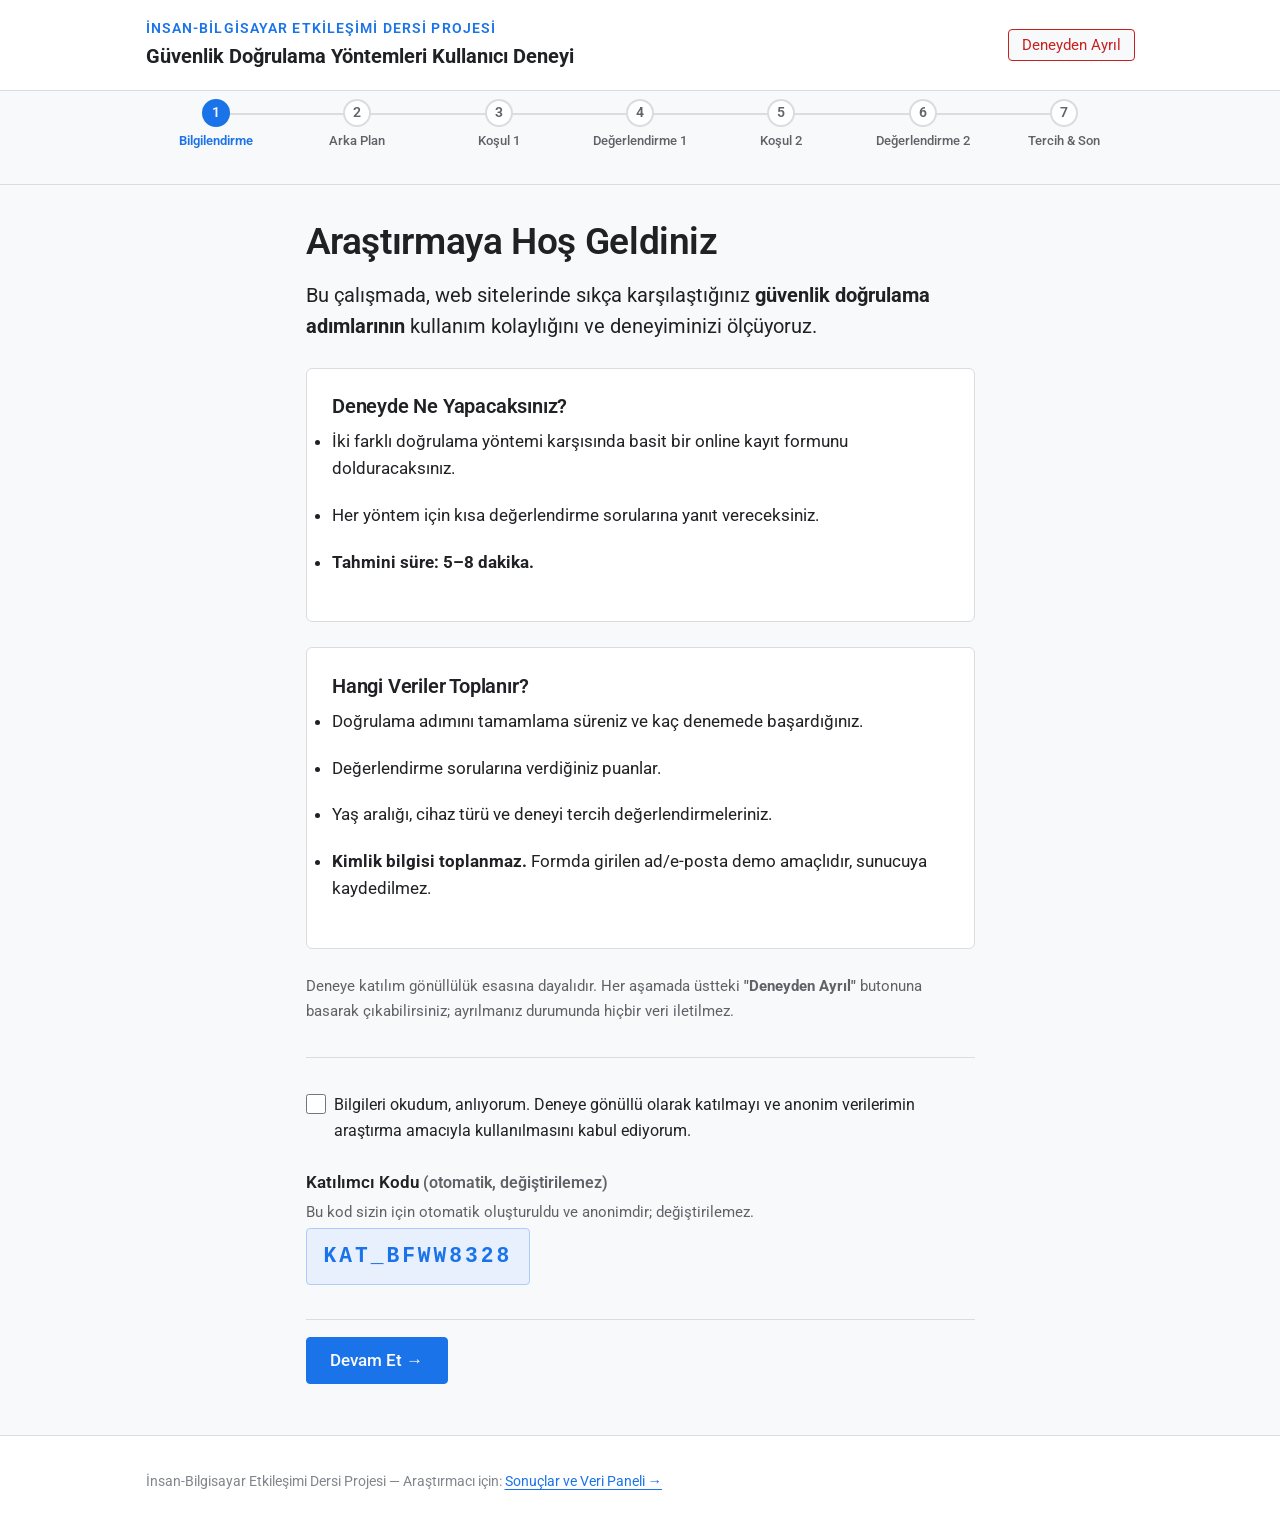
==== commit 56afd9f0: "Mobil uyum: responsive padding, canvas olcekleme, ilerleme cubugu otomatik kaydirma, modal ve tablo " ====
--- a/index.html
+++ b/index.html
@@ -537,7 +537,7 @@
     <div class="modal-window">
       <h2 id="modal-title" style="margin-top:0;">Deneyden Ayrılmak İstiyor musunuz?</h2>
       <p>Ayrılırsanız şu ana kadar toplanan tüm veriler silinecektir.</p>
-      <div style="display:flex; justify-content:flex-end; gap:var(--space-sm); margin-top:var(--space-lg);">
+      <div class="modal-actions" style="display:flex; justify-content:flex-end; gap:var(--space-sm); margin-top:var(--space-lg);">
         <button type="button" class="btn btn-secondary btn-sm" id="btn-modal-withdraw-cancel">Deneye Devam Et</button>
         <button type="button" class="btn btn-withdraw btn-sm" id="btn-modal-withdraw-confirm">Ayrıl ve Verileri Sil</button>
       </div>
--- a/css/style.css
+++ b/css/style.css
@@ -659,7 +659,7 @@
   justify-content: center;
 }
 
-#captcha-canvas {
+.canvas-wrapper canvas {
   background-color: #EDE8DE;
   border: 1px solid var(--color-border-strong);
   border-radius: var(--radius-sm);
@@ -1252,36 +1252,253 @@
   :root {
     --font-size-base: 16px;
   }
-  
+
+  /* Sayfa iskeleti: kenar boşlukları daraltılarak içerik alanı korunur */
+  .container {
+    padding-left: var(--space-md);
+    padding-right: var(--space-md);
+  }
+
+  .main-content {
+    padding-top: var(--space-lg);
+    padding-bottom: var(--space-xl);
+  }
+
+  /* Tipografi */
   h1 {
-    font-size: 1.75rem;
-  }
-  
+    font-size: 1.7rem;
+  }
+
   h2 {
-    font-size: 1.4rem;
+    font-size: 1.35rem;
+  }
+
+  h3 {
+    font-size: 1.15rem;
+  }
+
+  p.lead {
+    font-size: 1.05rem;
+  }
+
+  /* Üst çubuk: dokunma hedefleri büyütülür */
+  .site-header {
+    padding-top: var(--space-sm);
+    padding-bottom: var(--space-sm);
+  }
+
+  .header-inner {
+    gap: var(--space-sm);
+  }
+
+  .header-title {
+    font-size: 1.02rem;
+  }
+
+  .header-course-tag {
+    font-size: 0.74rem;
+  }
+
+  .btn-withdraw {
+    min-height: 48px;
+    padding: 0.5rem 0.9rem;
+    font-size: 0.92rem;
+  }
+
+  .header-link {
+    display: inline-flex;
+    align-items: center;
+    min-height: 44px;
+  }
+
+  /* İlerleme çubuğu: sabit genişlikte yatay kaydırma (aktif adım JS ile ortalanır) */
+  .progress-steps-list {
+    justify-content: flex-start;
+    -webkit-overflow-scrolling: touch;
+    scrollbar-width: thin;
+  }
+
+  .progress-step-item {
+    flex: 0 0 76px;
+    min-width: 76px;
+  }
+
+  .step-label-text {
+    font-size: 0.72rem;
+    line-height: 1.25;
+    min-height: 2.4em;
+  }
+
+  /* Kartlar: iç içe boşluklar azaltılarak CAPTCHA alanına yer açılır */
+  .card-box,
+  .card-box-accent {
+    padding: var(--space-md);
+  }
+
+  .demo-registration-box {
+    padding: var(--space-md);
+  }
+
+  .captcha-container {
+    padding: var(--space-md);
+  }
+
+  .demo-fields-grid {
+    gap: var(--space-sm);
+    margin-bottom: var(--space-md);
+  }
+
+  /* Görsel seçimi CAPTCHA: başlık ve örnek görsel küçültülür */
+  .recaptcha-head {
+    padding: 12px 14px;
+    gap: 10px;
+  }
+
+  .recaptcha-head-label {
+    font-size: 0.88rem;
+  }
+
+  .recaptcha-head-target {
+    font-size: 1.5rem;
+  }
+
+  .recaptcha-head-sub {
+    font-size: 0.78rem;
+  }
+
+  .recaptcha-head-example {
+    width: 64px;
+    height: 64px;
+  }
+
+  .recaptcha-foot {
+    padding: 8px 10px;
+    gap: 8px;
+  }
+
+  .rc-verify {
+    padding: 0 16px;
+    font-size: 0.9rem;
+  }
+
+  /* Metin CAPTCHA: canvas taşmadan ölçeklenir */
+  .canvas-wrapper {
+    width: 100%;
+  }
+
+  .text-captcha-input-row {
+    max-width: 100%;
+  }
+
+  /* Butonlar ve formlar */
+  .button-row {
+    flex-direction: column;
+    align-items: stretch;
+  }
+
+  .btn {
+    width: 100%;
+  }
+
+  .modal-actions {
+    flex-wrap: wrap;
+  }
+
+  .modal-actions .btn {
+    flex: 1 1 100%;
+  }
+
+  /* Likert: 7'li ölçek tek satırda kalır, dokunma yüksekliği korunur */
+  .likert-scale {
+    gap: 2px;
+  }
+
+  .likert-btn {
+    min-height: 44px;
+    font-size: 1rem;
+    padding: 0;
+  }
+
+  .likert-endpoints {
+    font-size: 0.74rem;
+    gap: var(--space-sm);
+  }
+
+  /* Tercih kartları */
+  .pref-radio-card {
+    padding: var(--space-sm) var(--space-md);
+  }
+
+  /* Modal: uzun içerik ekran içinde kaydırılabilir */
+  .modal-overlay {
+    padding: var(--space-sm);
+  }
+
+  .modal-window {
+    padding: var(--space-lg);
+    max-height: calc(100vh - 2 * var(--space-sm));
+    overflow-y: auto;
+    -webkit-overflow-scrolling: touch;
+  }
+
+  /* Kod rozetleri dar ekranda taşmasın */
+  .completion-badge {
+    font-size: 1.05rem;
+    letter-spacing: 0.06em;
+    word-break: break-all;
+  }
+
+  .participant-code-display {
+    font-size: 1.05rem;
+    letter-spacing: 0.1em;
+  }
+
+  /* Araştırmacı paneli: grafikler yatay kaydırılabilir, etiketler okunabilir kalır */
+  .chart-container-box {
+    overflow-x: auto;
+    -webkit-overflow-scrolling: touch;
+  }
+
+  .chart-container-box svg {
+    min-width: 340px;
+  }
+
+  .data-table {
+    font-size: 0.85rem;
+  }
+
+  .data-table th,
+  .data-table td {
+    padding: 0.5rem 0.65rem;
   }
 
   .grid-3x3 {
     max-width: 320px;
     gap: 6px;
   }
-
-  .button-row {
+}
+
+@media (max-width: 480px) {
+  h1 {
+    font-size: 1.55rem;
+  }
+
+  /* Metin CAPTCHA girişi ve yenile butonu dar ekranda alt alta */
+  .text-captcha-input-row {
     flex-direction: column;
-    align-items: stretch;
-  }
-
-  .btn {
-    width: 100%;
-  }
-
-  .likert-scale {
-    gap: 2px;
-  }
-
-  .likert-btn {
-    min-height: 40px;
-    font-size: 0.95rem;
+  }
+
+  .canvas-wrapper {
+    flex-direction: column;
+  }
+
+  .recaptcha-head-example {
+    width: 56px;
+    height: 56px;
+  }
+
+  .recaptcha-head-target {
+    font-size: 1.35rem;
   }
 }
 
